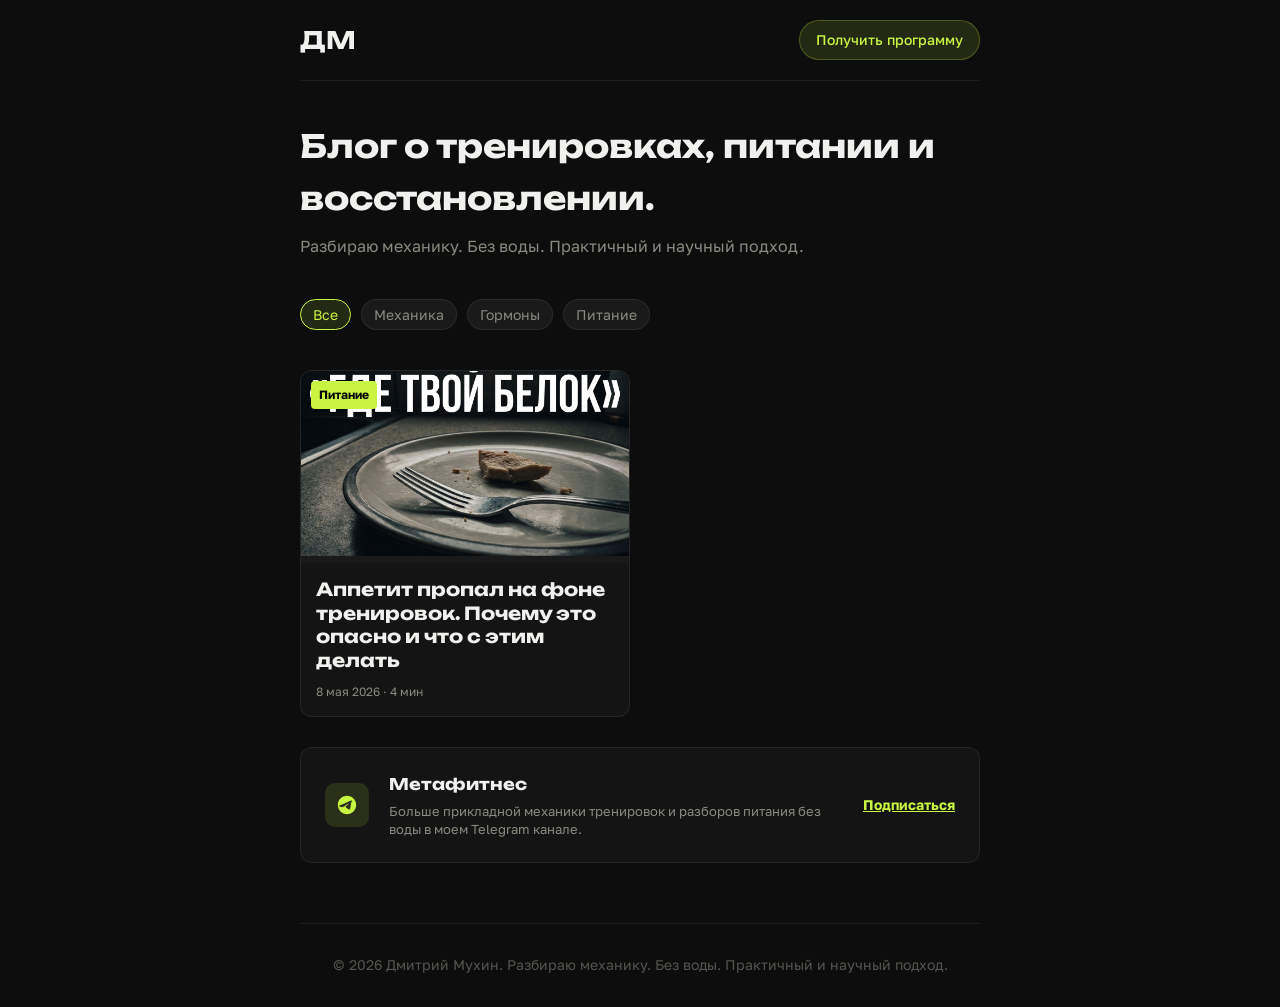
==== index.html @ 6a2be9ac "Принудительное ограничение размеров SVG для десктопов" ====
<!DOCTYPE html>
<html lang="ru">
<head>
  <meta charset="UTF-8">
  <meta name="viewport" content="width=device-width, initial-scale=1.0">
  <meta name="yandex-verification" content="68f9661cd30cc88b" />
  <title>Блог о тренировках, питании и восстановлении. | Дмитрий Мухин</title>
  <link rel="stylesheet" href="css/style.css">
  <link rel="preconnect" href="https://fonts.googleapis.com">
  <link rel="preconnect" href="https://fonts.gstatic.com" crossorigin>
  <link href="https://fonts.googleapis.com/css2?family=Golos+Text:wght@400;500;600&family=Unbounded:wght@400;700&display=swap" rel="stylesheet">
</head>
<body>
  <div class="container">
    <header>
      <div class="header-content">
        <a href="index.html" class="logo">ДМ</a>
        <a href="https://fitness-quiz-lake.vercel.app/" class="nav-btn">Получить программу</a>
      </div>
    </header>

    <main>
      <section class="hero">
        <h1 class="hero-title">Блог о тренировках, питании и восстановлении.</h1>
        <div class="hero-subtitle">Разбираю механику. Без воды. Практичный и научный подход.</div>
      </section>

      <div class="filters">
        <button class="filter-btn active">Все</button>
        <button class="filter-btn">Механика</button>
        <button class="filter-btn">Гормоны</button>
        <button class="filter-btn">Питание</button>
      </div>

      <div class="post-grid">
        <!-- Посты будут добавляться сюда из posts-registry.json при сборке/ручном обновлении -->
        <a href="posts/gde_tvoi_belok.html" class="post-card" data-rubric="Питание">
          <div class="post-card-image">
            <img src="images/gde_tvoi_belok.jpeg" alt="Аппетит пропал на фоне тренировок. Почему это опасно и что с этим делать" loading="lazy">
            <div class="post-card-rubric">Питание</div>
          </div>
          <div class="post-card-body">
            <h2 class="post-card-title">Аппетит пропал на фоне тренировок. Почему это опасно и что с этим делать</h2>
            <div class="post-card-meta">
              <span>8 мая 2026</span>
              <span>·</span>
              <span>4 мин</span>
            </div>
          </div>
        </a>
      </div>

      <!-- Telegram Card -->
      <div class="tg-card">
        <div class="tg-icon">
          <svg width="22" height="22" viewBox="0 0 24 24"><path d="M12 2C6.48 2 2 6.48 2 12s4.48 10 10 10 10-4.48 10-10S17.52 2 12 2zm4.64 6.8c-.15 1.58-.8 5.42-1.13 7.19-.14.75-.42 1-.68 1.03-.58.05-1.02-.38-1.58-.75-.88-.58-1.38-.94-2.23-1.5-.99-.65-.35-1.01.22-1.59.15-.15 2.71-2.48 2.76-2.69.01-.03.01-.14-.07-.2-.08-.06-.19-.04-.27-.02-.11.02-1.93 1.23-5.46 3.62-.51.35-.98.52-1.4.51-.46-.01-1.35-.26-2.01-.48-.81-.27-1.45-.42-1.39-.88.03-.24.36-.49.99-.75 3.88-1.69 6.47-2.8 7.76-3.33 3.69-1.52 4.45-1.78 4.95-1.79.11 0 .36.03.52.16.13.1.17.24.19.34.02.07.03.23.01.31z"/></svg>
        </div>
        <div class="tg-info">
          <h3>Метафитнес</h3>
          <p>Больше прикладной механики тренировок и разборов питания без воды в моем Telegram канале.</p>
        </div>
        <a href="https://t.me/BodyBal" class="tg-btn" target="_blank">Подписаться</a>
      </div>
    </main>

    <footer>
      &copy; 2026 Дмитрий Мухин. Разбираю механику. Без воды. Практичный и научный подход.
    </footer>
  </div>

  <script>
    document.addEventListener('DOMContentLoaded', () => {
      const filterBtns = document.querySelectorAll('.filter-btn');
      const postCards = document.querySelectorAll('.post-card');

      filterBtns.forEach(btn => {
        btn.addEventListener('click', () => {
          // Убираем активный класс у всех кнопок
          filterBtns.forEach(b => b.classList.remove('active'));
          // Добавляем активный класс нажатой кнопке
          btn.classList.add('active');

          const filterValue = btn.textContent.trim();

          postCards.forEach(card => {
            const cardRubric = card.getAttribute('data-rubric');
            
            if (filterValue === 'Все' || cardRubric === filterValue) {
              card.style.display = 'block';
            } else {
              card.style.display = 'none';
            }
          });
        });
      });
    });
  </script>
</body>
</html>
---- css/style.css ----
:root {
  --bg-main:        #0d0d0d;
  --bg-card:        #141414;
  --bg-elevated:    #1a1a1a;
  --accent:         #c8f542;
  --accent-dim:     rgba(200, 245, 66, 0.12);
  --text-primary:   #f0f0ee;
  --text-secondary: #8a8a82;
  --text-muted:     #555550;
  --border:         rgba(255,255,255,0.07);
  --border-accent:  rgba(200, 245, 66, 0.25);
  --font-display:   'Unbounded', sans-serif;
  --font-body:      'Golos Text', sans-serif;
  --radius:         12px;
  --radius-lg:      20px;
  --max-width:      680px;
}

body {
  margin: 0;
  padding: 0;
  background-color: var(--bg-main);
  color: var(--text-primary);
  font-family: var(--font-body);
  line-height: 1.6;
}

h1, h2, h3, h4, h5, h6 {
  font-family: var(--font-display);
  font-weight: 700;
  color: var(--text-primary);
}

a {
  color: var(--accent);
  text-decoration: none;
  transition: opacity 0.2s;
}

a:hover {
  opacity: 0.8;
}

/* Base styles and layout */
header {
  padding: 20px 0;
  border-bottom: 1px solid var(--border);
  margin-bottom: 40px;
}

.container {
  max-width: var(--max-width);
  margin: 0 auto;
  padding: 0 20px;
}

.header-content {
  display: flex;
  justify-content: space-between;
  align-items: center;
}

.logo {
  font-family: var(--font-display);
  font-size: 24px;
  font-weight: bold;
  color: var(--text-primary);
}

.nav-btn {
  background: var(--accent-dim);
  color: var(--accent);
  padding: 8px 16px;
  border-radius: 20px;
  font-size: 14px;
  font-weight: 500;
  border: 1px solid var(--border-accent);
  transition: all 0.2s;
}

.nav-btn:hover {
  background: var(--accent);
  color: #000;
  opacity: 1;
}

.nav-link {
  color: var(--text-secondary);
  font-size: 14px;
}

.nav-link:hover {
  color: var(--accent);
}

/* Index styles */
.hero {
  margin-bottom: 40px;
}

.hero-title {
  font-size: 32px;
  margin-bottom: 10px;
}

.hero-subtitle {
  color: var(--text-secondary);
  font-size: 16px;
}

.post-grid {
  display: grid;
  grid-template-columns: 1fr;
  gap: 20px;
}

@media (min-width: 600px) {
  .post-grid {
    grid-template-columns: 1fr 1fr;
  }
}

.post-card {
  display: block;
  background: var(--bg-card);
  border: 1px solid var(--border);
  border-radius: var(--radius);
  overflow: hidden;
  transition: transform 0.2s, border-color 0.2s;
  color: inherit;
}

.post-card:hover {
  transform: translateY(-2px);
  border-color: var(--border-accent);
}

.post-card-image {
  position: relative;
  width: 100%;
  aspect-ratio: 16/9;
  background: var(--bg-elevated);
}

.post-card-image img {
  width: 100%;
  height: 100%;
  object-fit: cover;
}

.post-card-rubric {
  position: absolute;
  top: 10px;
  left: 10px;
  background: var(--accent);
  color: #000;
  padding: 4px 8px;
  border-radius: 4px;
  font-size: 12px;
  font-weight: bold;
}

.post-card-body {
  padding: 15px;
}

.post-card-title {
  font-size: 18px;
  margin: 0 0 10px 0;
  line-height: 1.3;
}

.post-card-meta {
  color: var(--text-secondary);
  font-size: 12px;
}

.filters {
  display: flex;
  gap: 10px;
  margin-bottom: 30px;
  overflow-x: auto;
  padding-bottom: 10px;
  -ms-overflow-style: none;
  scrollbar-width: none;
}
.filters::-webkit-scrollbar {
  display: none;
}

.filter-btn {
  background: var(--bg-elevated);
  border: 1px solid var(--border);
  color: var(--text-secondary);
  padding: 6px 12px;
  border-radius: 20px;
  font-size: 14px;
  cursor: pointer;
  white-space: nowrap;
  font-family: inherit;
  transition: all 0.2s;
}

.filter-btn:hover {
  border-color: var(--border-accent);
}

.filter-btn.active {
  background: var(--accent-dim);
  border-color: var(--accent);
  color: var(--accent);
}

/* Post template styles */
.breadcrumbs {
  font-size: 14px;
  color: var(--text-secondary);
  margin-bottom: 20px;
}

.breadcrumbs a {
  color: var(--text-secondary);
}

.breadcrumbs a:hover {
  color: var(--accent);
}

.breadcrumbs .rubric {
  color: var(--accent);
}

.post-header {
  margin-bottom: 30px;
}

.post-title {
  font-size: 32px;
  margin: 10px 0;
  line-height: 1.2;
}

.post-meta {
  display: flex;
  gap: 10px;
  color: var(--text-secondary);
  font-size: 14px;
}

.post-image {
  width: 100%;
  border-radius: var(--radius-lg);
  margin-bottom: 30px;
  background: var(--bg-elevated);
  aspect-ratio: 16/9;
  object-fit: cover;
}

.post-content p {
  margin-bottom: 20px;
  font-size: 16px;
  color: var(--text-primary);
}

.post-content h2 {
  font-size: 24px;
  margin: 40px 0 20px 0;
}

.post-content ul {
  margin-bottom: 20px;
  padding-left: 20px;
}

.post-content li {
  margin-bottom: 8px;
}

.text-accent {
  color: var(--accent);
}

.highlight {
  background: var(--accent-dim);
  padding: 2px 4px;
  border-radius: 4px;
  color: var(--accent);
}

.post-content blockquote {
  margin: 30px 0;
  padding: 20px;
  background: var(--bg-elevated);
  border-left: 4px solid var(--accent);
  border-radius: 0 var(--radius) var(--radius) 0;
  font-style: italic;
  color: var(--text-primary);
}

.fact-block {
  background: var(--bg-card);
  border: 1px solid var(--border-accent);
  padding: 20px;
  border-radius: var(--radius);
  margin: 30px 0;
  display: flex;
  align-items: center;
  gap: 20px;
}

.fact-number {
  font-family: var(--font-display);
  font-size: 48px;
  color: var(--accent);
  font-weight: 700;
  line-height: 1;
}

.fact-text {
  font-size: 16px;
  color: var(--text-primary);
}

.cta-block {
  background: var(--bg-card);
  border: 1px solid var(--border);
  padding: 30px;
  border-radius: var(--radius-lg);
  margin: 40px 0;
  text-align: center;
}

.cta-secondary {
  background: transparent;
  border-style: dashed;
}

.cta-label {
  display: inline-block;
  background: var(--accent-dim);
  color: var(--accent);
  padding: 4px 10px;
  border-radius: 20px;
  font-size: 12px;
  font-weight: bold;
  margin-bottom: 15px;
  text-transform: uppercase;
}

.cta-title {
  font-family: var(--font-display);
  font-size: 24px;
  margin-bottom: 10px;
  color: var(--text-primary);
}

.cta-desc {
  color: var(--text-secondary);
  margin-bottom: 20px;
  font-size: 14px;
}

.cta-btn {
  display: inline-block;
  background: var(--accent);
  color: #000;
  padding: 12px 24px;
  border-radius: 8px;
  font-weight: bold;
  transition: opacity 0.2s, background-color 0.2s;
}

.cta-btn:hover {
  opacity: 0.9;
  text-decoration: none;
}

.cta-btn-outline {
  background: transparent;
  border: 1px solid var(--accent);
  color: var(--text-primary);
}

.cta-btn-outline:hover {
  background: var(--accent-dim);
  color: var(--text-primary);
  opacity: 1;
}

/* Related Posts */
.related-section {
  margin-top: 60px;
  padding-top: 40px;
  border-top: 1px solid var(--border);
}

.related-section-title {
  font-size: 20px;
  margin-bottom: 20px;
  font-family: var(--font-display);
}

.related-grid {
  display: grid;
  grid-template-columns: 1fr;
  gap: 15px;
}

@media (min-width: 600px) {
  .related-grid {
    grid-template-columns: 1fr 1fr;
  }
}

.related-card {
  display: block;
  padding: 15px;
  background: var(--bg-elevated);
  border-radius: var(--radius);
  border: 1px solid var(--border);
  transition: transform 0.2s, border-color 0.2s;
  color: inherit;
}

.related-card:hover {
  transform: translateY(-2px);
  border-color: var(--border-accent);
}

.related-tag {
  font-size: 12px;
  color: var(--accent);
  margin-bottom: 5px;
  font-weight: bold;
}

.related-name {
  color: var(--text-primary);
  font-size: 16px;
  font-weight: bold;
  line-height: 1.3;
}

/* Telegram Card - Minimalist */
.tg-card {
  background: var(--bg-card);
  border: 1px solid var(--border);
  border-radius: var(--radius);
  padding: 24px;
  margin: 30px 0;
  display: flex;
  align-items: center;
  gap: 20px;
  transition: border-color 0.2s;
}

.tg-card:hover {
  border-color: var(--border-accent);
}

.tg-icon {
  width: 44px;
  height: 44px;
  background: var(--accent-dim);
  border-radius: 10px;
  display: flex;
  align-items: center;
  justify-content: center;
  flex-shrink: 0;
}

.tg-icon svg {
  width: 22px;
  height: 22px;
  max-width: 22px;
  max-height: 22px;
  fill: var(--accent);
  display: block;
}

.tg-info {
  flex-grow: 1;
}

.tg-info h3 {
  margin: 0 0 4px 0;
  font-size: 16px;
  font-family: var(--font-display);
}

.tg-info p {
  margin: 0;
  font-size: 13px;
  color: var(--text-secondary);
  line-height: 1.4;
}

.tg-btn {
  color: var(--accent);
  font-weight: bold;
  font-size: 14px;
  text-decoration: underline;
  transition: opacity 0.2s;
}

.tg-btn:hover {
  opacity: 0.7;
}

@media (max-width: 500px) {
  .tg-card {
    padding: 16px;
    gap: 12px;
  }
  .tg-info h3 {
    font-size: 14px;
  }
  .tg-info p {
    display: none; /* Скрываем описание на совсем маленьких экранах для компактности */
  }
}

footer {
  margin-top: 60px;
  padding: 30px 0;
  text-align: center;
  color: var(--text-muted);
  font-size: 14px;
  border-top: 1px solid var(--border);
}
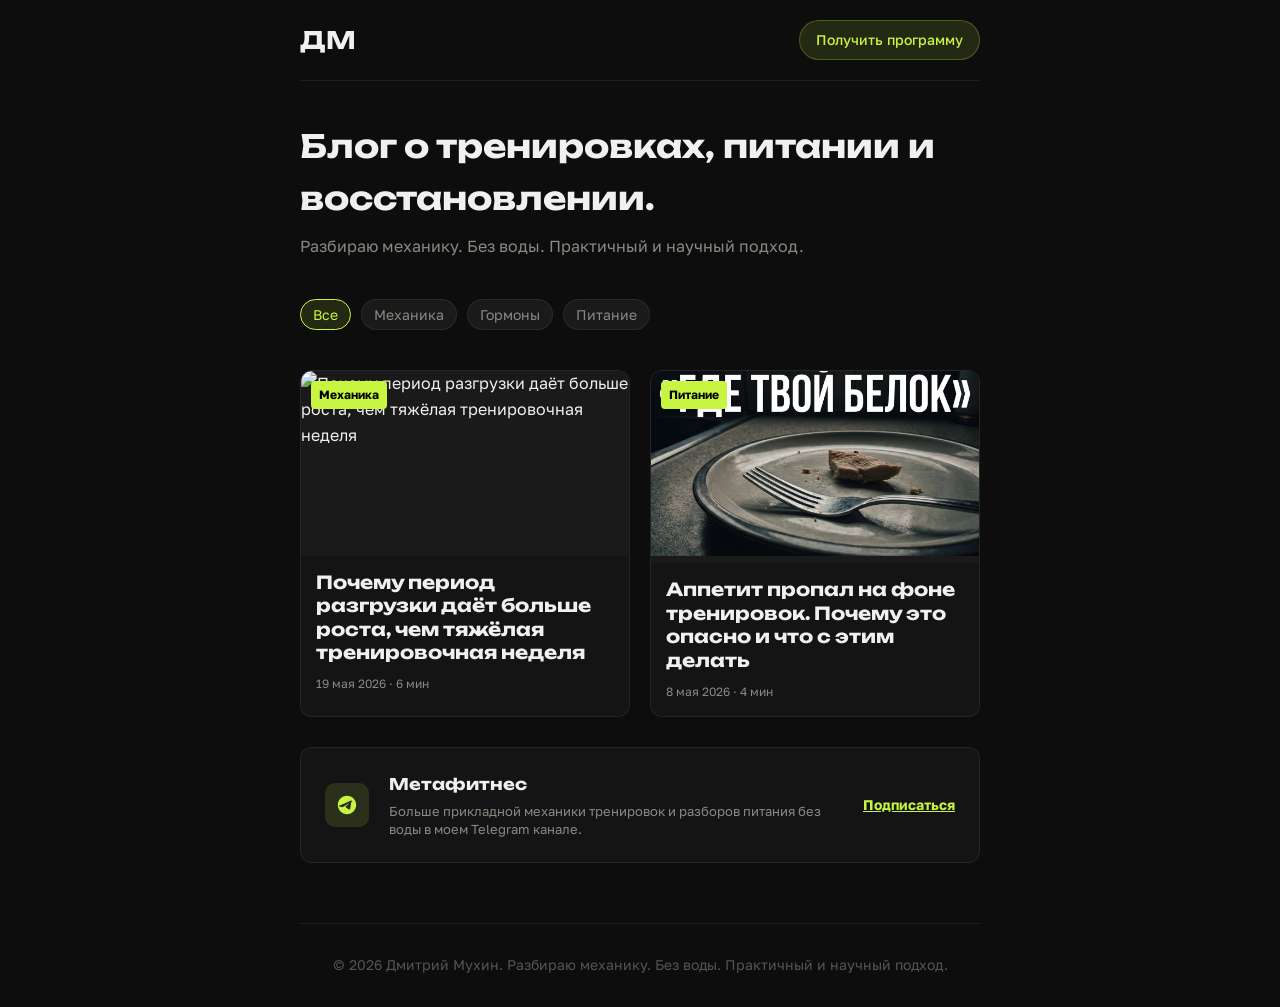
==== commit 800da6af: "обавил пост: deload-mekhanika" ====
--- a/index.html
+++ b/index.html
@@ -34,6 +34,20 @@
 
       <div class="post-grid">
         <!-- Посты будут добавляться сюда из posts-registry.json при сборке/ручном обновлении -->
+        <a href="posts/deload-mekhanika.html" class="post-card" data-rubric="Механика">
+          <div class="post-card-image">
+            <img src="images/deload-mekhanika.jpeg" alt="Почему период разгрузки даёт больше роста, чем тяжёлая тренировочная неделя" loading="lazy">
+            <div class="post-card-rubric">Механика</div>
+          </div>
+          <div class="post-card-body">
+            <h2 class="post-card-title">Почему период разгрузки даёт больше роста, чем тяжёлая тренировочная неделя</h2>
+            <div class="post-card-meta">
+              <span>19 мая 2026</span>
+              <span>·</span>
+              <span>6 мин</span>
+            </div>
+          </div>
+        </a>
         <a href="posts/gde_tvoi_belok.html" class="post-card" data-rubric="Питание">
           <div class="post-card-image">
             <img src="images/gde_tvoi_belok.jpeg" alt="Аппетит пропал на фоне тренировок. Почему это опасно и что с этим делать" loading="lazy">
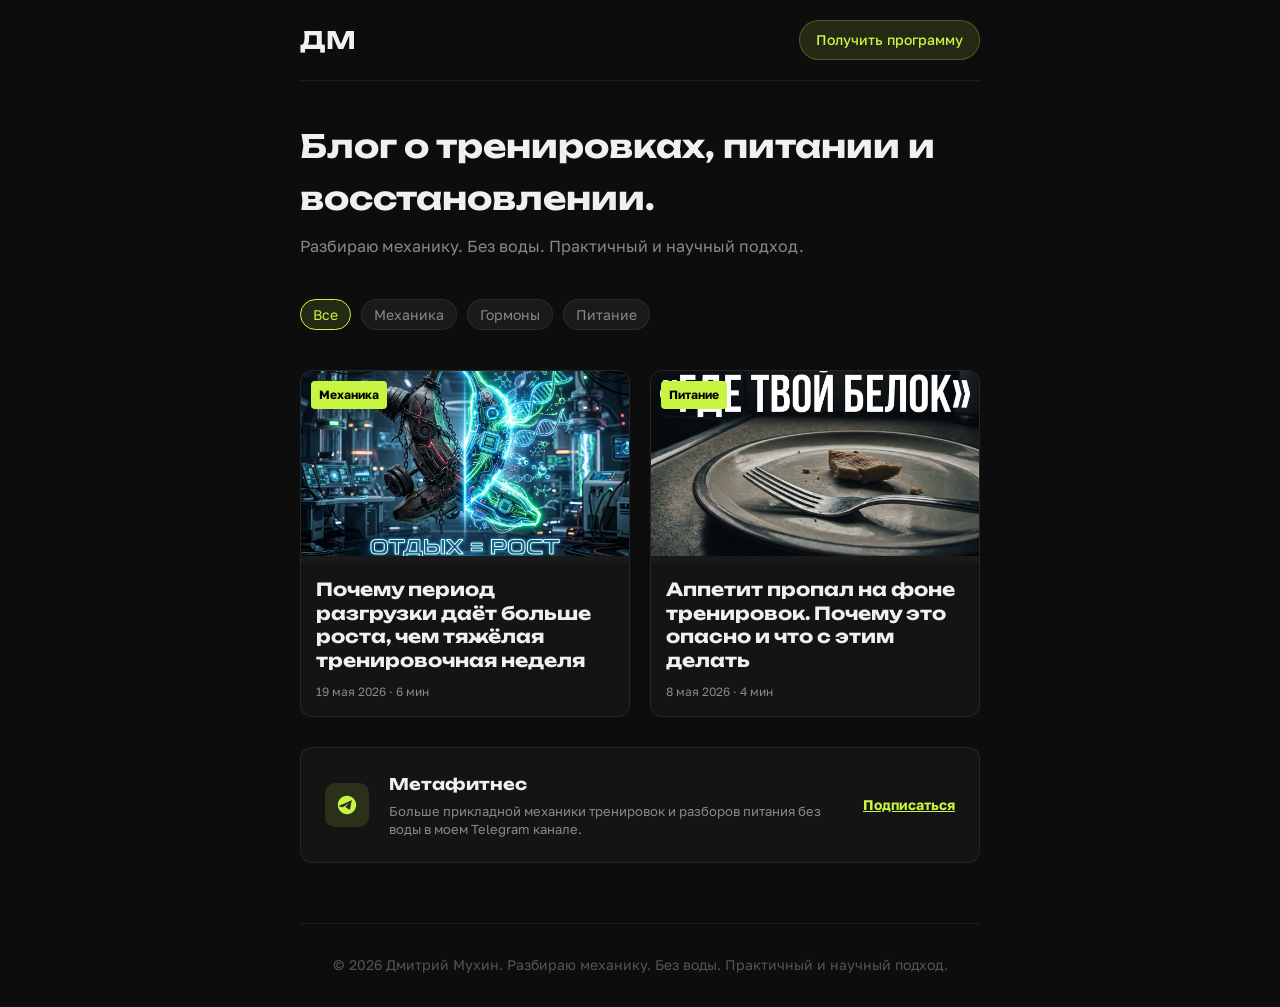
==== commit 29fe0991: "обавил картинку otdih-rost.jpeg в пост deload-mekhanika" ====
--- a/index.html
+++ b/index.html
@@ -36,7 +36,7 @@
         <!-- Посты будут добавляться сюда из posts-registry.json при сборке/ручном обновлении -->
         <a href="posts/deload-mekhanika.html" class="post-card" data-rubric="Механика">
           <div class="post-card-image">
-            <img src="images/deload-mekhanika.jpeg" alt="Почему период разгрузки даёт больше роста, чем тяжёлая тренировочная неделя" loading="lazy">
+            <img src="images/otdih-rost.jpeg" alt="Почему период разгрузки даёт больше роста, чем тяжёлая тренировочная неделя" loading="lazy">
             <div class="post-card-rubric">Механика</div>
           </div>
           <div class="post-card-body">
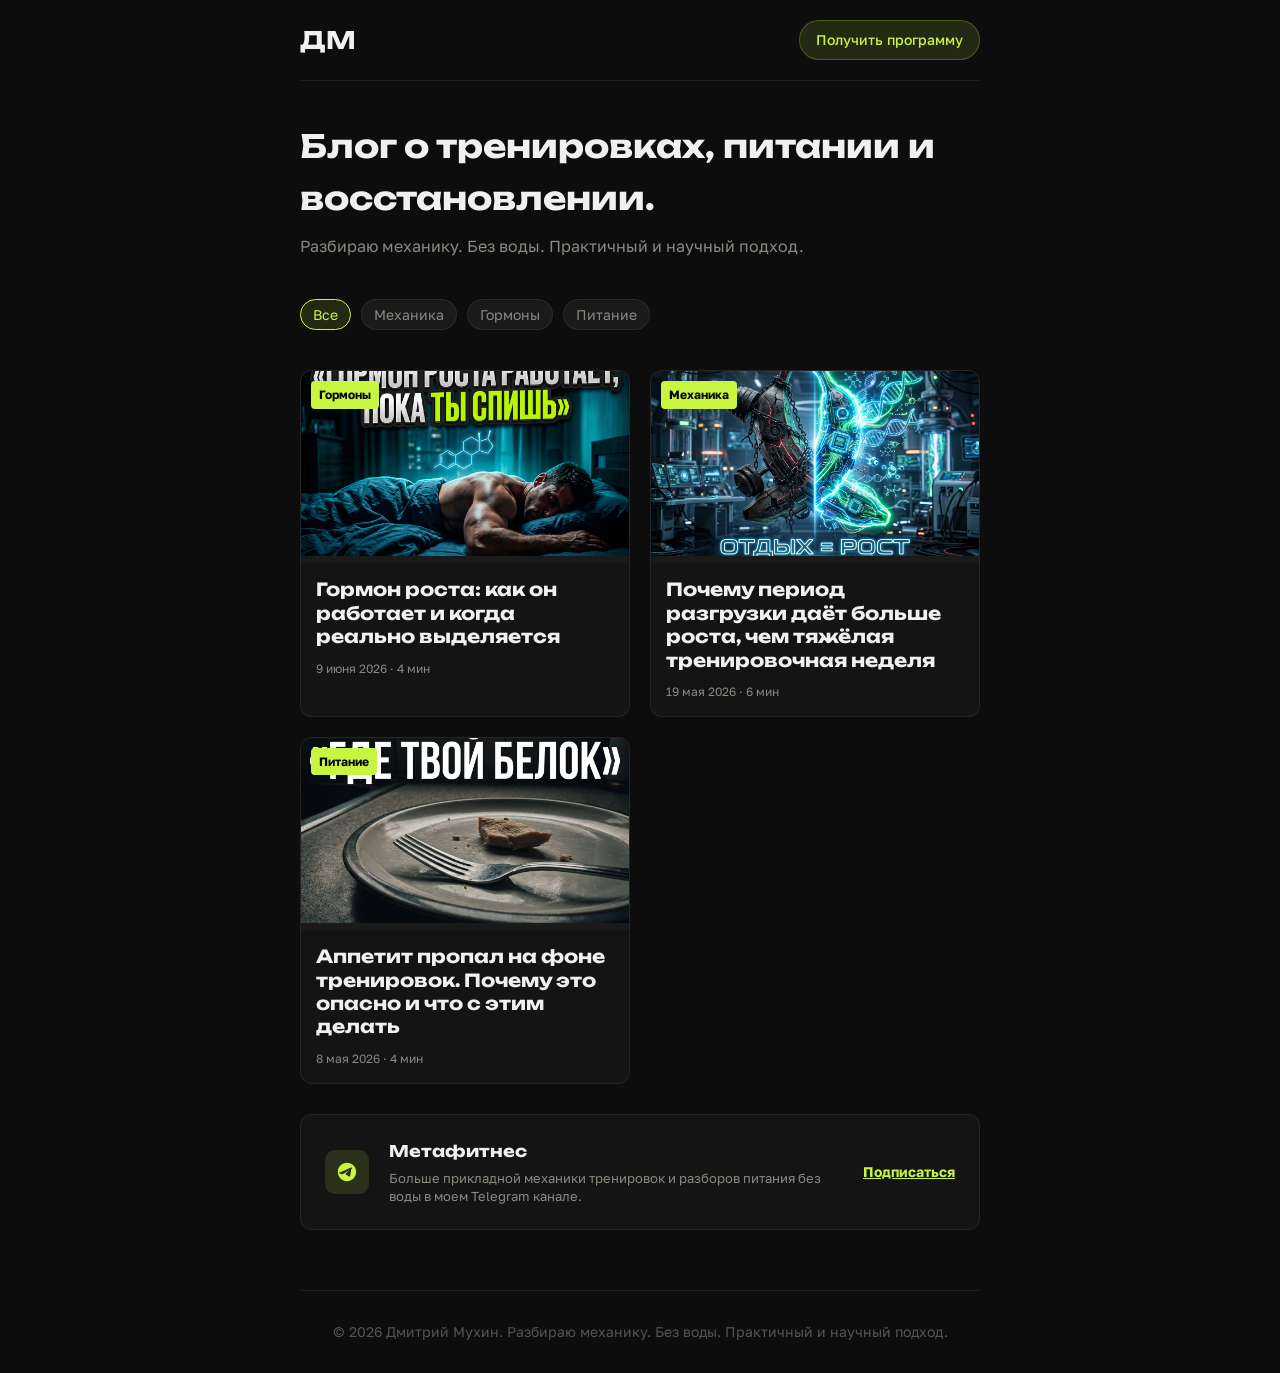
==== commit eaf1bc36: "Add new post: gormon_rosta" ====
--- a/index.html
+++ b/index.html
@@ -34,6 +34,20 @@
 
       <div class="post-grid">
         <!-- Посты будут добавляться сюда из posts-registry.json при сборке/ручном обновлении -->
+        <a href="posts/gormon_rosta.html" class="post-card" data-rubric="Гормоны">
+          <div class="post-card-image">
+            <img src="images/gormon_rosta.jpeg" alt="Гормон роста: как он работает и когда реально выделяется" loading="lazy">
+            <div class="post-card-rubric">Гормоны</div>
+          </div>
+          <div class="post-card-body">
+            <h2 class="post-card-title">Гормон роста: как он работает и когда реально выделяется</h2>
+            <div class="post-card-meta">
+              <span>9 июня 2026</span>
+              <span>·</span>
+              <span>4 мин</span>
+            </div>
+          </div>
+        </a>
         <a href="posts/deload-mekhanika.html" class="post-card" data-rubric="Механика">
           <div class="post-card-image">
             <img src="images/otdih-rost.jpeg" alt="Почему период разгрузки даёт больше роста, чем тяжёлая тренировочная неделя" loading="lazy">
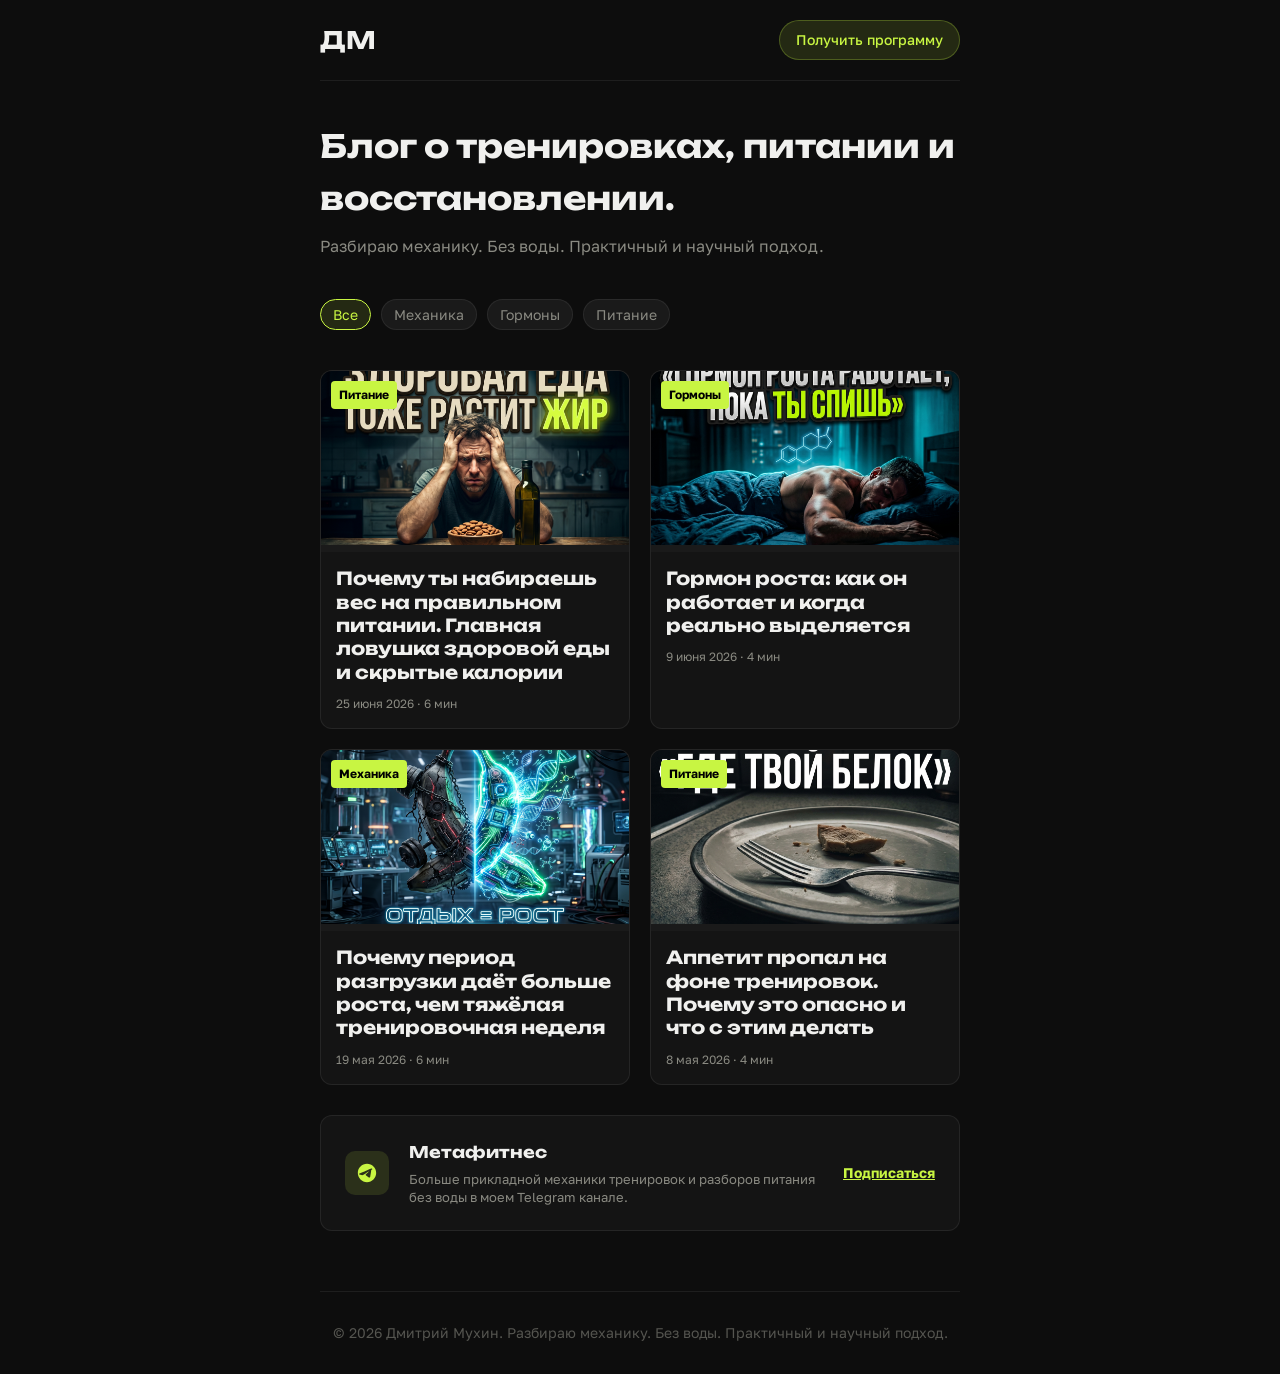
==== commit 99ba20a5: "Добавил пост: skritie_kalorii (скрытые калории) + блок книги во все посты" ====
--- a/index.html
+++ b/index.html
@@ -34,6 +34,20 @@
 
       <div class="post-grid">
         <!-- Посты будут добавляться сюда из posts-registry.json при сборке/ручном обновлении -->
+        <a href="posts/skritie_kalorii.html" class="post-card" data-rubric="Питание">
+          <div class="post-card-image">
+            <img src="images/skritie_kalorii.jpeg" alt="Почему ты набираешь вес на правильном питании. Скрытые калории" loading="lazy">
+            <div class="post-card-rubric">Питание</div>
+          </div>
+          <div class="post-card-body">
+            <h2 class="post-card-title">Почему ты набираешь вес на правильном питании. Главная ловушка здоровой еды и скрытые калории</h2>
+            <div class="post-card-meta">
+              <span>25 июня 2026</span>
+              <span>·</span>
+              <span>6 мин</span>
+            </div>
+          </div>
+        </a>
         <a href="posts/gormon_rosta.html" class="post-card" data-rubric="Гормоны">
           <div class="post-card-image">
             <img src="images/gormon_rosta.jpeg" alt="Гормон роста: как он работает и когда реально выделяется" loading="lazy">
--- a/css/style.css
+++ b/css/style.css
@@ -16,6 +16,10 @@
   --max-width:      680px;
 }
 
+* {
+  box-sizing: border-box;
+}
+
 body {
   margin: 0;
   padding: 0;
@@ -23,6 +27,7 @@
   color: var(--text-primary);
   font-family: var(--font-body);
   line-height: 1.6;
+  overflow-x: hidden;
 }
 
 h1, h2, h3, h4, h5, h6 {
@@ -52,6 +57,7 @@
   max-width: var(--max-width);
   margin: 0 auto;
   padding: 0 20px;
+  width: 100%;
 }
 
 .header-content {
@@ -249,11 +255,11 @@
 
 .post-image {
   width: 100%;
+  height: auto;
   border-radius: var(--radius-lg);
   margin-bottom: 30px;
   background: var(--bg-elevated);
-  aspect-ratio: 16/9;
-  object-fit: cover;
+  display: block;
 }
 
 .post-content p {
@@ -385,6 +391,44 @@
   background: var(--accent-dim);
   color: var(--text-primary);
   opacity: 1;
+}
+
+/* Book Block */
+.book-block {
+  background: var(--bg-card);
+  border: 1px solid var(--border);
+  border-left: 3px solid var(--accent);
+  padding: 30px;
+  border-radius: var(--radius-lg);
+  margin: 40px 0;
+  text-align: center;
+}
+
+.book-label {
+  display: inline-block;
+  background: var(--accent-dim);
+  color: var(--accent);
+  padding: 4px 10px;
+  border-radius: 20px;
+  font-size: 12px;
+  font-weight: bold;
+  margin-bottom: 15px;
+  text-transform: uppercase;
+}
+
+.book-title {
+  font-family: var(--font-display);
+  font-size: 22px;
+  margin-bottom: 10px;
+  color: var(--text-primary);
+  line-height: 1.3;
+}
+
+.book-desc {
+  color: var(--text-secondary);
+  margin-bottom: 20px;
+  font-size: 15px;
+  line-height: 1.6;
 }
 
 /* Related Posts */
